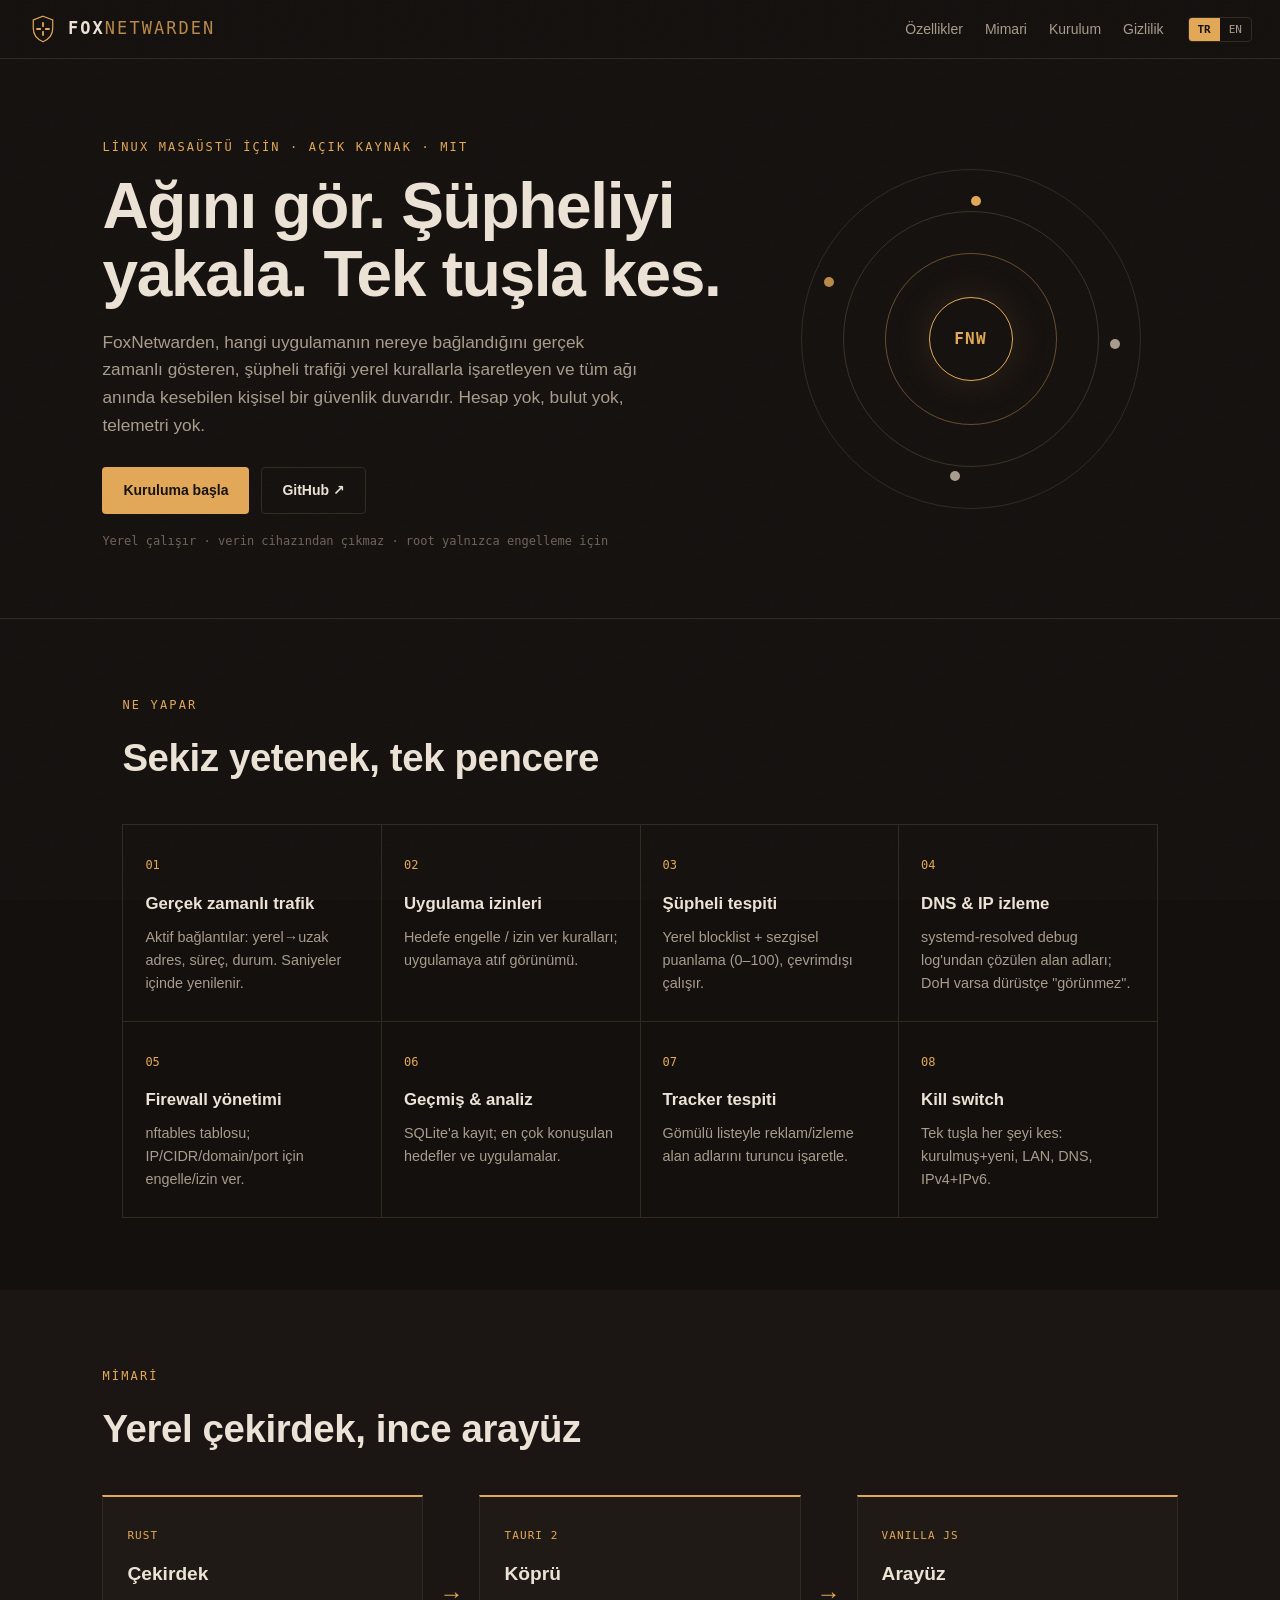
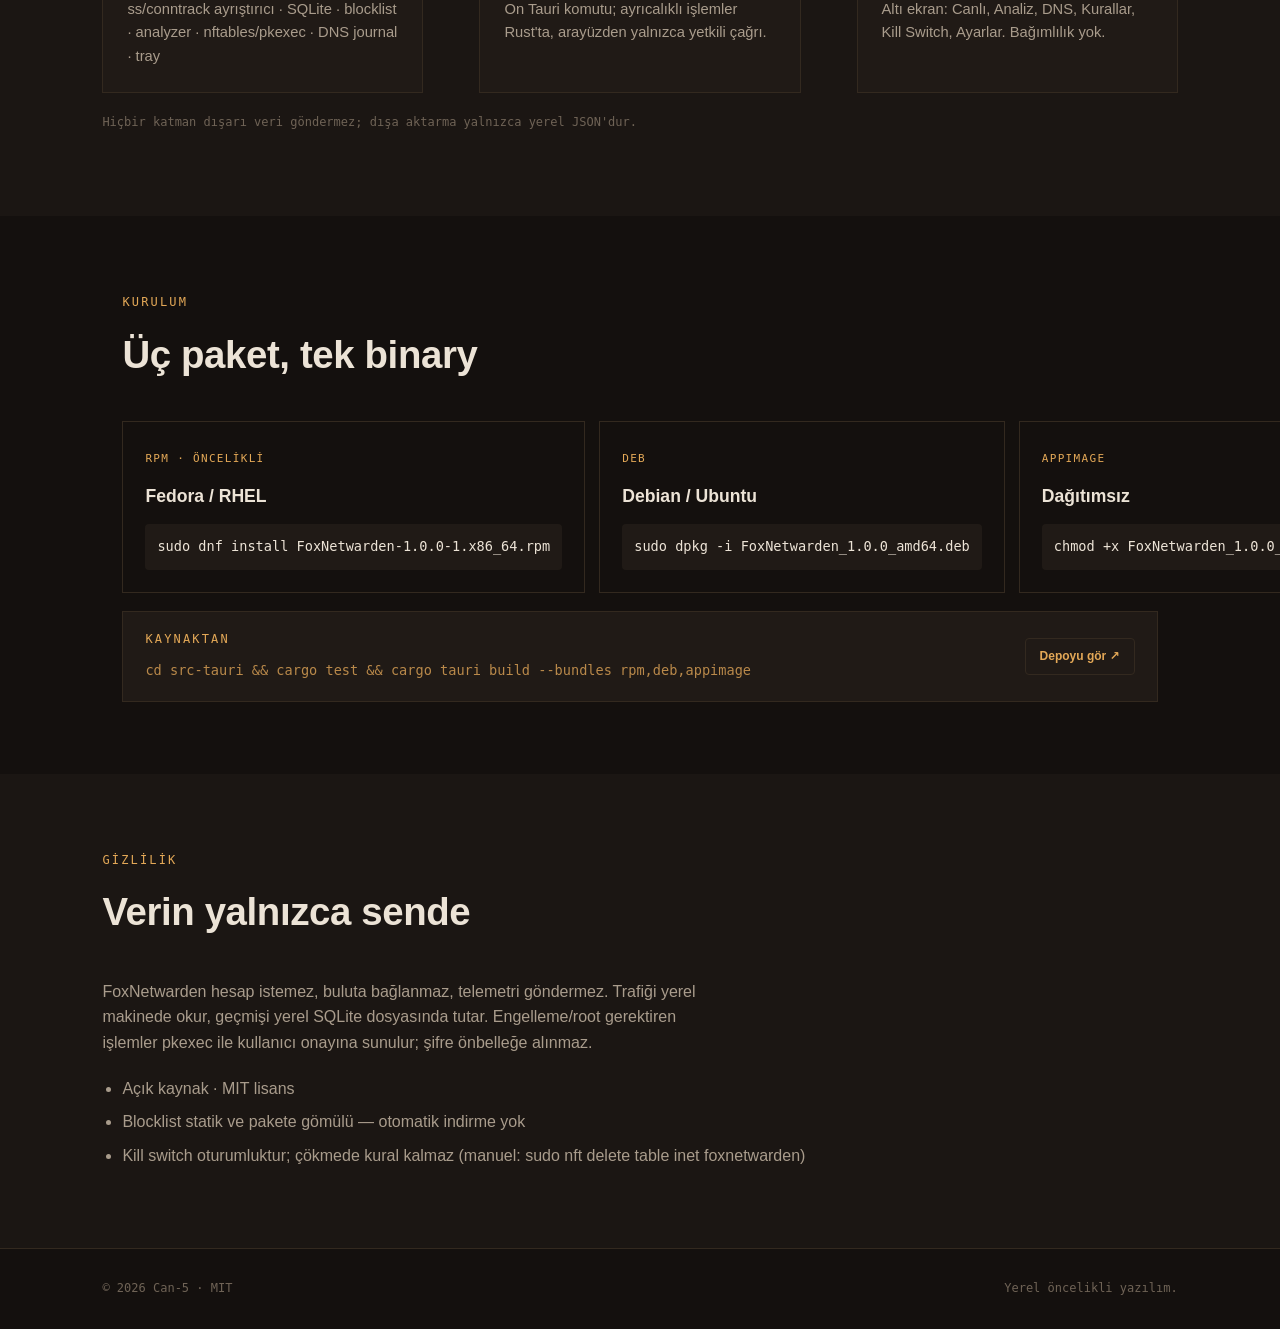
==== site/index.html @ 23b40a35 "docs: README + static TR/EN site for Cloudflare Pages" ====
<!doctype html>
<html lang="tr">
<head>
<meta charset="utf-8">
<meta name="viewport" content="width=device-width, initial-scale=1">
<title>FoxNetwarden — ağ güvenlik duvarın</title>
<meta name="description" content="Yerel, hesapsız, bulutsuz kişisel Linux ağ güvenlik duvarı. Trafiğini gör, şüpheli bağlantıyı yakala, tek tuşla ağı kes.">
<link rel="icon" href="favicon.png">
<link rel="stylesheet" href="styles.css">
</head>
<body>
<header class="topbar">
  <a class="brand" href="#ust">
    <svg class="brand-mark" viewBox="0 0 40 40" aria-hidden="true">
      <path d="M20 3 L33 8 V19 C33 28 27 34 20 37 C13 34 7 28 7 19 V8 Z" fill="#14100e" stroke="#e3a857" stroke-width="1.6"/>
      <path d="M20 12 V28 M12 20 H28" stroke="#e3a857" stroke-width="2.4" stroke-linecap="round"/>
      <circle cx="20" cy="20" r="3" fill="#14100e"/>
    </svg>
    <span>FOX<span class="thin">NETWARDEN</span></span>
  </a>
  <nav class="topnav" aria-label="Sayfa bölümleri">
    <a href="#ozellikler" data-i18n="nav.features">Özellikler</a>
    <a href="#mimari" data-i18n="nav.arch">Mimari</a>
    <a href="#kurulum" data-i18n="nav.install">Kurulum</a>
    <a href="#gizlilik" data-i18n="nav.privacy">Gizlilik</a>
  </nav>
  <div class="lang-switch" role="group" aria-label="Dil / Language">
    <button class="lang-btn is-active" data-lang="tr" aria-pressed="true">TR</button>
    <button class="lang-btn" data-lang="en" aria-pressed="false">EN</button>
  </div>
</header>

<main>
<section class="hero" id="ust">
  <div class="hero-inner">
    <p class="eyebrow" data-i18n="hero.eyebrow">Linux masaüstü için · açık kaynak · MIT</p>
    <h1 data-i18n="hero.title">Ağını gör. Şüpheliyi yakala. Tek tuşla kes.</h1>
    <p class="lede" data-i18n="hero.lede">FoxNetwarden, hangi uygulamanın nereye bağlandığını gerçek zamanlı gösteren, şüpheli trafiği yerel kurallarla işaretleyen ve tüm ağı anında kesebilen kişisel bir güvenlik duvarıdır. Hesap yok, bulut yok, telemetri yok.</p>
    <div class="hero-actions">
      <a class="btn primary" href="#kurulum" data-i18n="hero.cta">Kuruluma başla</a>
      <a class="btn ghost" href="https://github.com/Can-5/foxnetwarden" target="_blank" rel="noopener">GitHub ↗</a>
    </div>
    <div class="hero-note" data-i18n="hero.note">Yerel çalışır · verin cihazından çıkmaz · root yalnızca engelleme için</div>
  </div>
  <div class="hero-art" aria-hidden="true">
    <div class="ring r1"></div><div class="ring r2"></div><div class="ring r3"></div>
    <div class="core"><span>FNW</span></div>
    <div class="node n1"></div><div class="node n2"></div><div class="node n3"></div><div class="node n4"></div>
  </div>
</section>

<section class="section" id="ozellikler">
  <div class="section-head">
    <span class="kicker" data-i18n="sec.features">NE YAPAR</span>
    <h2 data-i18n="sec.features.title">Sekiz yetenek, tek pencere</h2>
  </div>
  <div class="feature-grid">
    <article class="feature"><span class="fnum">01</span><h3 data-i18n="f.live.title">Gerçek zamanlı trafik</h3><p data-i18n="f.live.body">Aktif bağlantılar: yerel→uzak adres, süreç, durum. Saniyeler içinde yenilenir.</p></article>
    <article class="feature"><span class="fnum">02</span><h3 data-i18n="f.perm.title">Uygulama izinleri</h3><p data-i18n="f.perm.body">Hedefe engelle / izin ver kuralları; uygulamaya atıf görünümü.</p></article>
    <article class="feature"><span class="fnum">03</span><h3 data-i18n="f.susp.title">Şüpheli tespiti</h3><p data-i18n="f.susp.body">Yerel blocklist + sezgisel puanlama (0–100), çevrimdışı çalışır.</p></article>
    <article class="feature"><span class="fnum">04</span><h3 data-i18n="f.dns.title">DNS & IP izleme</h3><p data-i18n="f.dns.body">systemd-resolved debug log'undan çözülen alan adları; DoH varsa dürüstçe "görünmez".</p></article>
    <article class="feature"><span class="fnum">05</span><h3 data-i18n="f.fw.title">Firewall yönetimi</h3><p data-i18n="f.fw.body">nftables tablosu; IP/CIDR/domain/port için engelle/izin ver.</p></article>
    <article class="feature"><span class="fnum">06</span><h3 data-i18n="f.hist.title">Geçmiş & analiz</h3><p data-i18n="f.hist.body">SQLite'a kayıt; en çok konuşulan hedefler ve uygulamalar.</p></article>
    <article class="feature"><span class="fnum">07</span><h3 data-i18n="f.track.title">Tracker tespiti</h3><p data-i18n="f.track.body">Gömülü listeyle reklam/izleme alan adlarını turuncu işaretle.</p></article>
    <article class="feature"><span class="fnum">08</span><h3 data-i18n="f.kill.title">Kill switch</h3><p data-i18n="f.kill.body">Tek tuşla her şeyi kes: kurulmuş+yeni, LAN, DNS, IPv4+IPv6.</p></article>
  </div>
</section>

<section class="section alt" id="mimari">
  <div class="section-head">
    <span class="kicker" data-i18n="sec.arch">MİMARİ</span>
    <h2 data-i18n="sec.arch.title">Yerel çekirdek, ince arayüz</h2>
  </div>
  <div class="arch">
    <div class="arch-box"><span class="ab-tag">RUST</span><h3 data-i18n="arch.core">Çekirdek</h3><p data-i18n="arch.core.body">ss/conntrack ayrıştırıcı · SQLite · blocklist · analyzer · nftables/pkexec · DNS journal · tray</p></div>
    <div class="arch-arrow">→</div>
    <div class="arch-box"><span class="ab-tag">TAURI 2</span><h3 data-i18n="arch.bridge">Köprü</h3><p data-i18n="arch.bridge.body">On Tauri komutu; ayrıcalıklı işlemler Rust'ta, arayüzden yalnızca yetkili çağrı.</p></div>
    <div class="arch-arrow">→</div>
    <div class="arch-box"><span class="ab-tag">VANILLA JS</span><h3 data-i18n="arch.ui">Arayüz</h3><p data-i18n="arch.ui.body">Altı ekran: Canlı, Analiz, DNS, Kurallar, Kill Switch, Ayarlar. Bağımlılık yok.</p></div>
  </div>
  <p class="arch-foot" data-i18n="arch.foot">Hiçbir katman dışarı veri göndermez; dışa aktarma yalnızca yerel JSON'dur.</p>
</section>

<section class="section" id="kurulum">
  <div class="section-head">
    <span class="kicker" data-i18n="sec.install">KURULUM</span>
    <h2 data-i18n="sec.install.title">Üç paket, tek binary</h2>
  </div>
  <div class="install-grid">
    <article class="pkg"><span class="pkg-tag">RPM · ÖNCELİKLİ</span><h3>Fedora / RHEL</h3><code>sudo dnf install FoxNetwarden-1.0.0-1.x86_64.rpm</code></article>
    <article class="pkg"><span class="pkg-tag">DEB</span><h3>Debian / Ubuntu</h3><code>sudo dpkg -i FoxNetwarden_1.0.0_amd64.deb</code></article>
    <article class="pkg"><span class="pkg-tag">APPIMAGE</span><h3>Dağıtımsız</h3><code>chmod +x FoxNetwarden_1.0.0_amd64.AppImage &amp;&amp; ./FoxNetwarden_1.0.0_amd64.AppImage</code></article>
  </div>
  <div class="build-strip">
    <div><span class="kicker" data-i18n="build.title">KAYNAKTAN</span><code>cd src-tauri &amp;&amp; cargo test &amp;&amp; cargo tauri build --bundles rpm,deb,appimage</code></div>
    <a class="btn small" href="https://github.com/Can-5/foxnetwarden" target="_blank" rel="noopener" data-i18n="build.repo">Depoyu gör ↗</a>
  </div>
</section>

<section class="section alt" id="gizlilik">
  <div class="section-head">
    <span class="kicker" data-i18n="sec.privacy">GİZLİLİK</span>
    <h2 data-i18n="sec.privacy.title">Verin yalnızca sende</h2>
  </div>
  <div class="privacy">
    <p data-i18n="privacy.body">FoxNetwarden hesap istemez, buluta bağlanmaz, telemetri göndermez. Trafiği yerel makinede okur, geçmişi yerel SQLite dosyasında tutar. Engelleme/root gerektiren işlemler pkexec ile kullanıcı onayına sunulur; şifre önbelleğe alınmaz.</p>
    <ul>
      <li data-i18n="privacy.l1">Açık kaynak · MIT lisans</li>
      <li data-i18n="privacy.l2">Blocklist statik ve pakete gömülü — otomatik indirme yok</li>
      <li data-i18n="privacy.l3">Kill switch oturumluktur; çökmede kural kalmaz (manuel: sudo nft delete table inet foxnetwarden)</li>
    </ul>
  </div>
</section>
</main>

<footer>
  <span>© 2026 Can-5 · MIT</span>
  <span data-i18n="footer.made">Yerel öncelikli yazılım.</span>
</footer>

<script src="app.js"></script>
</body>
</html>
---- site/styles.css ----
/* FoxNetwarden site — industrial/security console, charcoal + brass */
:root{
  --bg:#14100e; --bg-2:#1b1613; --panel:#201a16; --line:#33291f;
  --brass:#e3a857; --brass-soft:#b9894a; --ink:#ece3d6; --dim:#a99c8c; --faint:#6f6356;
  --mono:"JetBrains Mono","IBM Plex Mono","DejaVu Sans Mono",ui-monospace,monospace;
  --sans:"Noto Sans","Liberation Sans",system-ui,sans-serif; --r:4px;
}
*{box-sizing:border-box}
html{scroll-behavior:smooth}
body{margin:0;background:var(--bg);color:var(--ink);font-family:var(--sans);font-size:16px;line-height:1.6}
body::before{content:"";position:fixed;inset:0;pointer-events:none;z-index:99;opacity:.035;
  background-image:url("data:image/svg+xml,%3Csvg xmlns='http://www.w3.org/2000/svg' width='120' height='120'%3E%3Cfilter id='n'%3E%3CfeTurbulence type='fractalNoise' baseFrequency='.9' numOctaves='3'/%3E%3C/filter%3E%3Crect width='120' height='120' filter='url(%23n)'/%3E%3C/svg%3E")}
a{color:inherit;text-decoration:none}
code{font-family:var(--mono);font-size:.85em}

.topbar{position:sticky;top:0;z-index:50;display:flex;align-items:center;gap:24px;padding:14px 28px;
  background:rgba(20,16,14,.92);backdrop-filter:blur(12px);border-bottom:1px solid var(--line)}
.brand{display:flex;align-items:center;gap:10px;font-family:var(--mono);font-weight:700;font-size:17px;letter-spacing:.12em}
.brand-mark{width:30px;height:30px;flex:none}
.brand .thin{color:var(--brass-soft);font-weight:400}
.topnav{display:flex;gap:22px;margin-left:auto;font-size:14px;color:var(--dim)}
.topnav a:hover{color:var(--brass)}
.lang-switch{display:flex;border:1px solid var(--line);border-radius:var(--r);overflow:hidden}
.lang-btn{background:transparent;color:var(--dim);border:0;font-family:var(--mono);font-size:11px;
  padding:5px 9px;cursor:pointer}
.lang-btn.is-active{background:var(--brass);color:var(--bg);font-weight:700}
.lang-btn:focus-visible,.btn:focus-visible,.topnav a:focus-visible{outline:2px solid var(--brass);outline-offset:2px}

.hero{display:grid;grid-template-columns:1.2fr .8fr;gap:40px;align-items:center;
  min-height:560px;padding:60px 8% ;border-bottom:1px solid var(--line);position:relative;overflow:hidden}
.hero-inner{max-width:640px}
.eyebrow,.kicker{font-family:var(--mono);font-size:12px;letter-spacing:.18em;color:var(--brass);text-transform:uppercase}
.hero h1{font-size:clamp(2.3rem,5vw,4rem);line-height:1.06;margin:16px 0 20px;font-weight:800;letter-spacing:-.02em}
.lede{color:var(--dim);font-size:1.08rem;max-width:56ch}
.hero-actions{display:flex;gap:12px;margin:28px 0 18px;flex-wrap:wrap}
.btn{display:inline-block;padding:11px 20px;border-radius:var(--r);font-weight:600;font-size:14px;border:1px solid transparent;cursor:pointer}
.btn.primary{background:var(--brass);color:var(--bg)}
.btn.primary:hover{background:#f0bd70}
.btn.ghost{border-color:var(--line);color:var(--ink)}
.btn.ghost:hover{border-color:var(--brass);color:var(--brass)}
.btn.small{padding:8px 14px;font-size:12px;border-color:var(--line);color:var(--brass)}
.hero-note{font-family:var(--mono);font-size:12px;color:var(--faint)}
.hero-art{position:relative;width:340px;height:340px;margin:auto}
.ring{position:absolute;border:1px solid var(--line);border-radius:50%;inset:0}
.ring.r2{inset:42px;border-color:#3d3025}.ring.r3{inset:84px;border-color:var(--brass-soft);opacity:.5}
.core{position:absolute;inset:128px;background:var(--bg);border:1px solid var(--brass);border-radius:50%;
  display:grid;place-items:center;box-shadow:0 0 40px rgba(227,168,87,.12)}
.core span{font-family:var(--mono);font-weight:700;color:var(--brass);letter-spacing:.08em}
.node{position:absolute;width:10px;height:10px;border-radius:50%;background:var(--brass)}
.node.n1{top:8%;left:50%}.node.n2{top:50%;right:6%;background:var(--dim)}
.node.n3{bottom:8%;left:44%;background:var(--dim)}.node.n4{top:32%;left:7%;background:var(--brass-soft)}

.section{padding:72px 8%;max-width:1240px;margin:auto}
.section.alt{background:var(--bg-2);max-width:none;padding-left:calc(8% + (100vw - 100%)/2 * 0)}
.section-head{margin-bottom:36px}
.section-head h2{font-size:clamp(1.7rem,3vw,2.6rem);margin:10px 0 0;letter-spacing:-.01em}

.feature-grid{display:grid;grid-template-columns:repeat(4,1fr);gap:1px;background:var(--line);border:1px solid var(--line)}
.feature{background:var(--bg);padding:26px 22px;min-height:180px}
.feature:hover{background:var(--panel)}
.fnum{font-family:var(--mono);font-size:12px;color:var(--brass)}
.feature h3{font-size:1.05rem;margin:14px 0 8px}
.feature p{color:var(--dim);font-size:.9rem;margin:0}

.arch{display:flex;align-items:stretch;gap:16px;flex-wrap:wrap}
.arch-box{flex:1;min-width:220px;background:var(--panel);border:1px solid var(--line);border-top:2px solid var(--brass);padding:24px}
.ab-tag{font-family:var(--mono);font-size:11px;color:var(--brass);letter-spacing:.1em}
.arch-box h3{margin:12px 0 8px;font-size:1.2rem}
.arch-box p{color:var(--dim);font-size:.92rem;margin:0}
.arch-arrow{display:grid;place-items:center;color:var(--brass);font-size:24px}
.arch-foot{color:var(--faint);font-family:var(--mono);font-size:12px;margin-top:20px}

.install-grid{display:grid;grid-template-columns:repeat(3,1fr);gap:14px}
.pkg{background:var(--bg);border:1px solid var(--line);padding:22px}
.pkg-tag{font-family:var(--mono);font-size:11px;letter-spacing:.12em;color:var(--brass)}
.pkg h3{margin:12px 0 14px;font-size:1.1rem}
.pkg code{display:block;background:var(--panel);padding:12px;border-radius:var(--r);color:var(--ink);overflow-x:auto;white-space:nowrap}
.build-strip{display:flex;align-items:center;justify-content:space-between;gap:20px;margin-top:18px;
  padding:18px 22px;background:var(--panel);border:1px solid var(--line);flex-wrap:wrap}
.build-strip .kicker{display:block;margin-bottom:8px}
.build-strip code{color:var(--brass-soft)}

.privacy p{max-width:70ch;color:var(--dim)}
.privacy ul{margin:20px 0 0;padding-left:20px;color:var(--dim)}
.privacy li{margin:8px 0}

footer{display:flex;justify-content:space-between;padding:30px 8%;border-top:1px solid var(--line);
  font-family:var(--mono);font-size:12px;color:var(--faint)}

@media(max-width:900px){
  .feature-grid{grid-template-columns:repeat(2,1fr)}
  .install-grid{grid-template-columns:1fr}
  .hero{grid-template-columns:1fr;padding:48px 6%}
  .hero-art{width:260px;height:260px}.ring.r2{inset:32px}.ring.r3{inset:64px}.core{inset:98px}
  .topnav{display:none}
}
@media(max-width:560px){
  .feature-grid{grid-template-columns:1fr}
  .topbar{padding:12px 16px}
}
@media(prefers-reduced-motion:reduce){html{scroll-behavior:auto}}
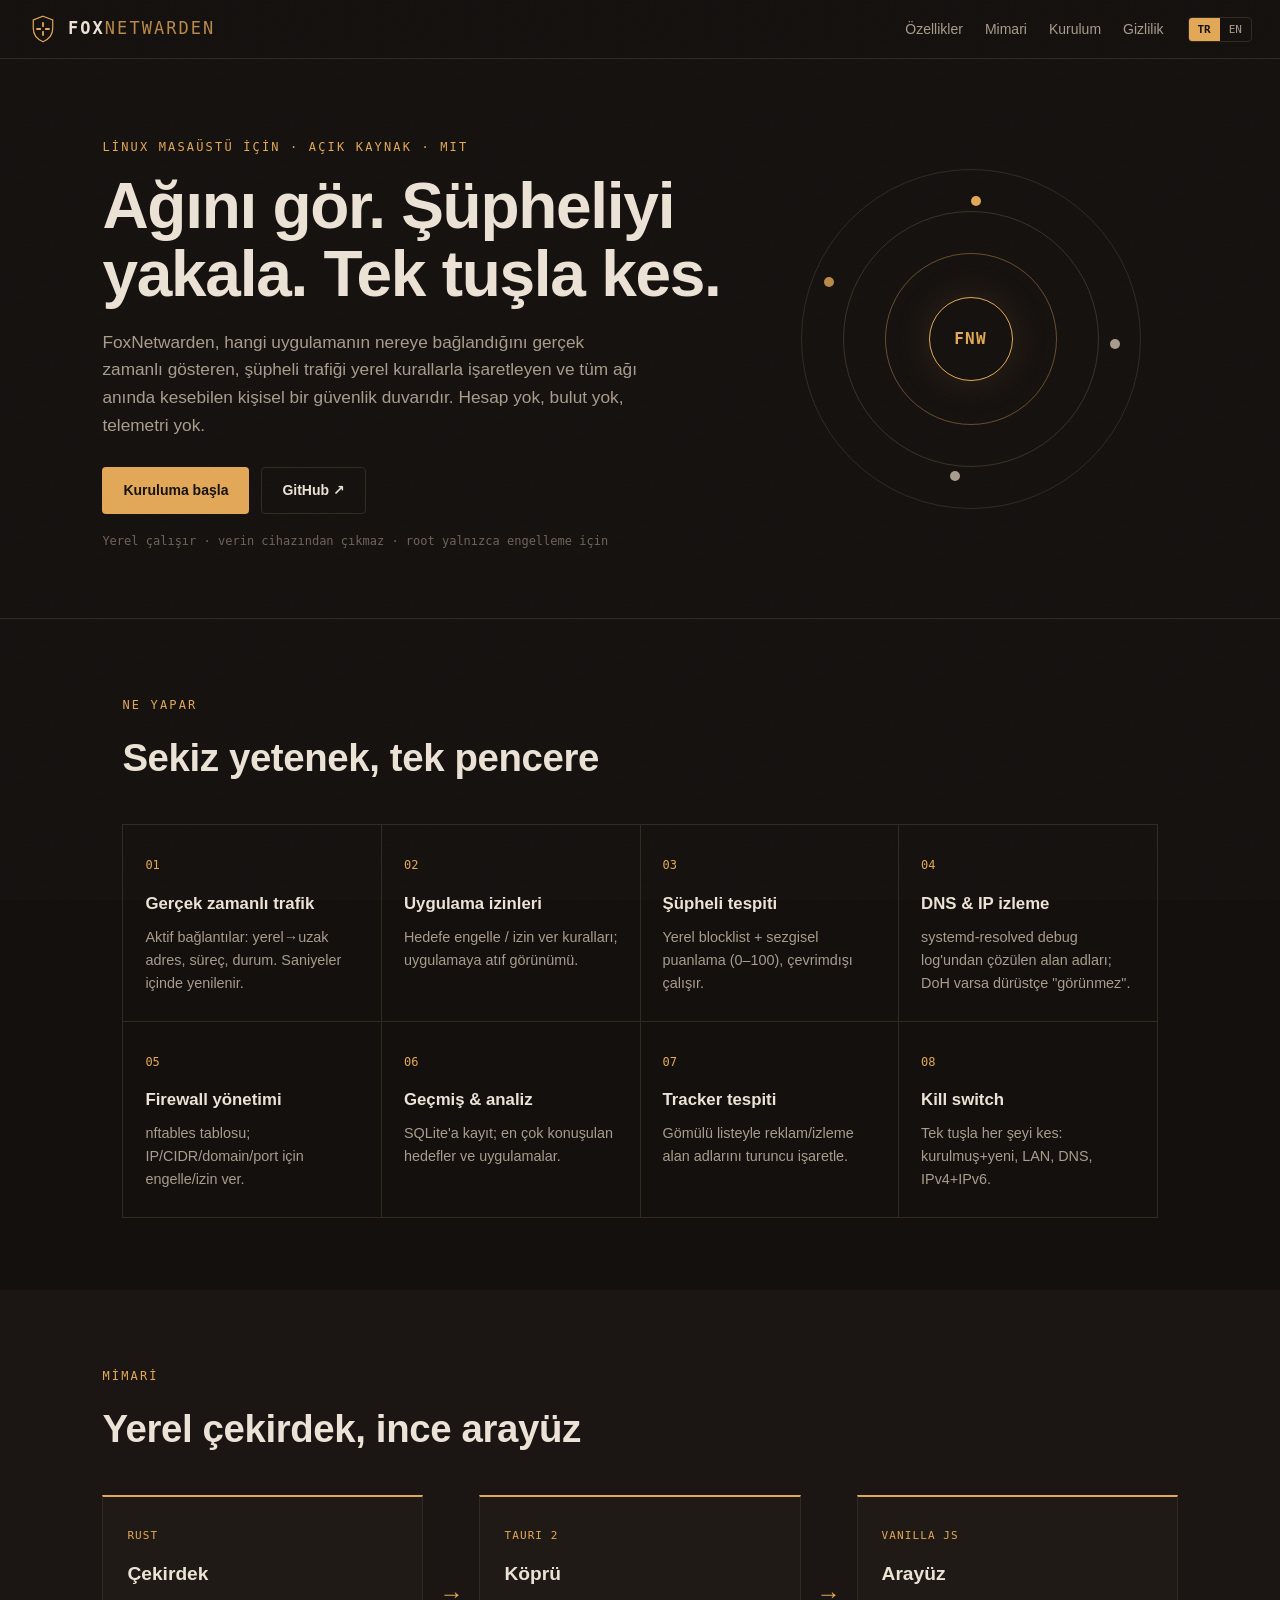
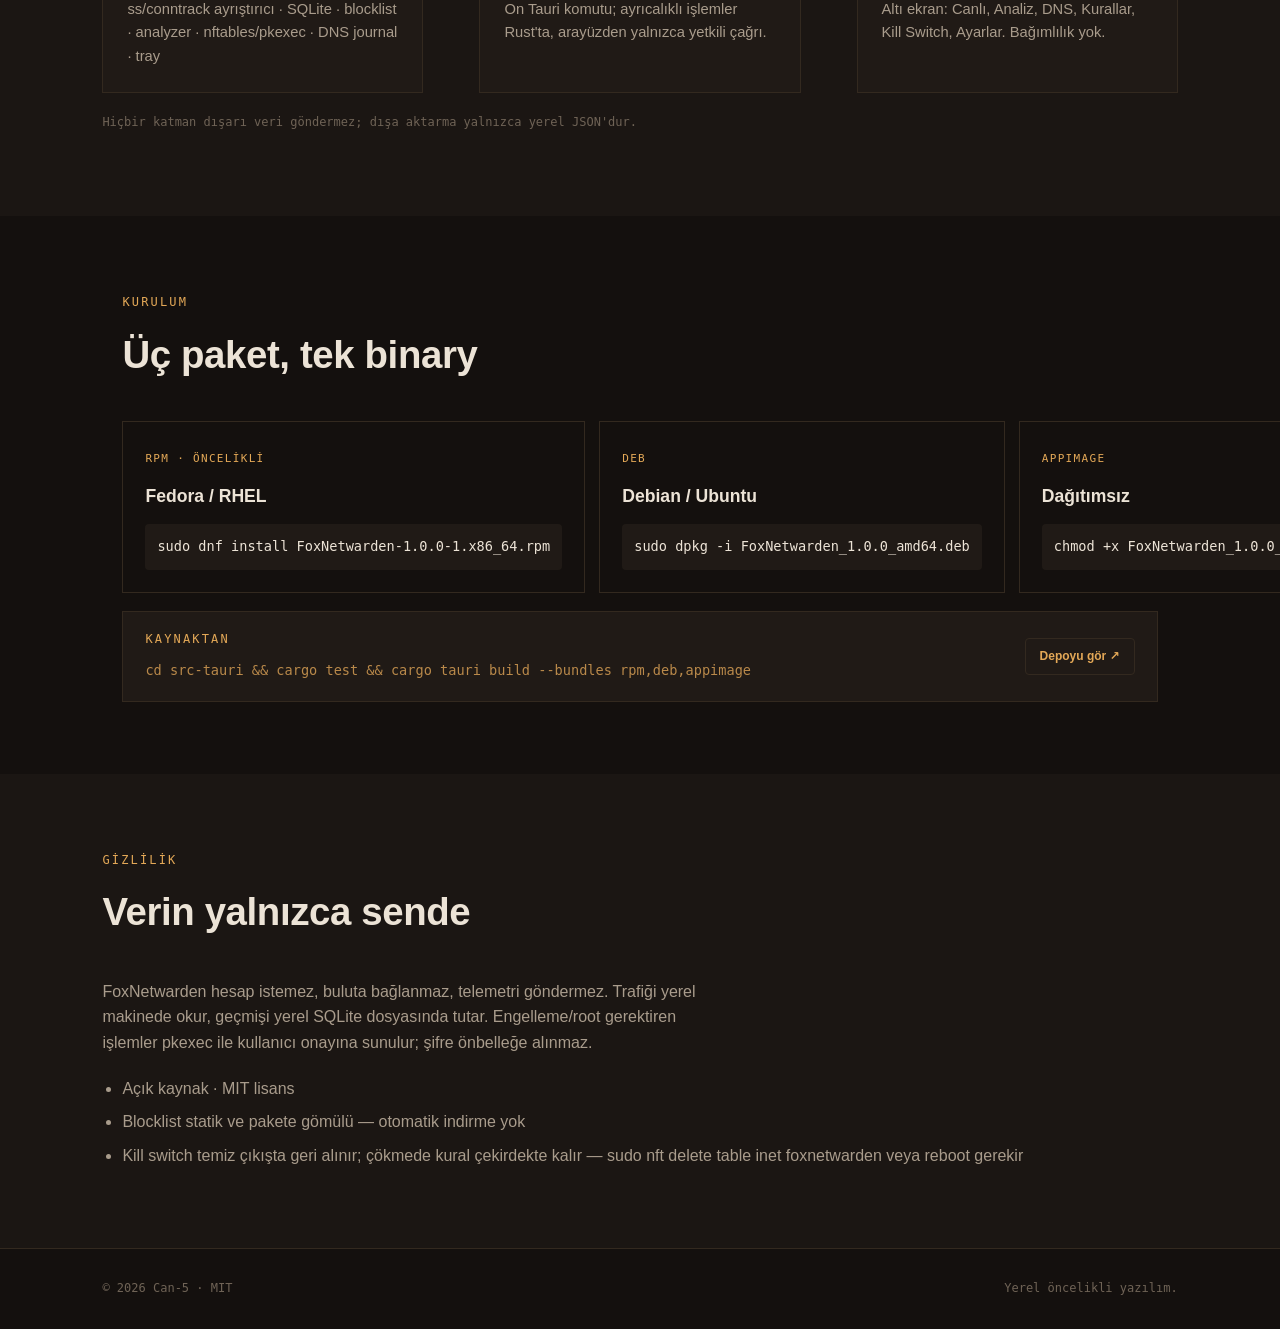
==== commit 72cca690: "fix: final review findings (I-1..I-5, M-2) — honest UI, no pkexec spam, real tray toggle" ====
--- a/site/index.html
+++ b/site/index.html
@@ -107,7 +107,7 @@
     <ul>
       <li data-i18n="privacy.l1">Açık kaynak · MIT lisans</li>
       <li data-i18n="privacy.l2">Blocklist statik ve pakete gömülü — otomatik indirme yok</li>
-      <li data-i18n="privacy.l3">Kill switch oturumluktur; çökmede kural kalmaz (manuel: sudo nft delete table inet foxnetwarden)</li>
+      <li data-i18n="privacy.l3">Kill switch temiz çıkışta geri alınır; çökmede kural çekirdekte kalır — sudo nft delete table inet foxnetwarden veya reboot gerekir</li>
     </ul>
   </div>
 </section>
